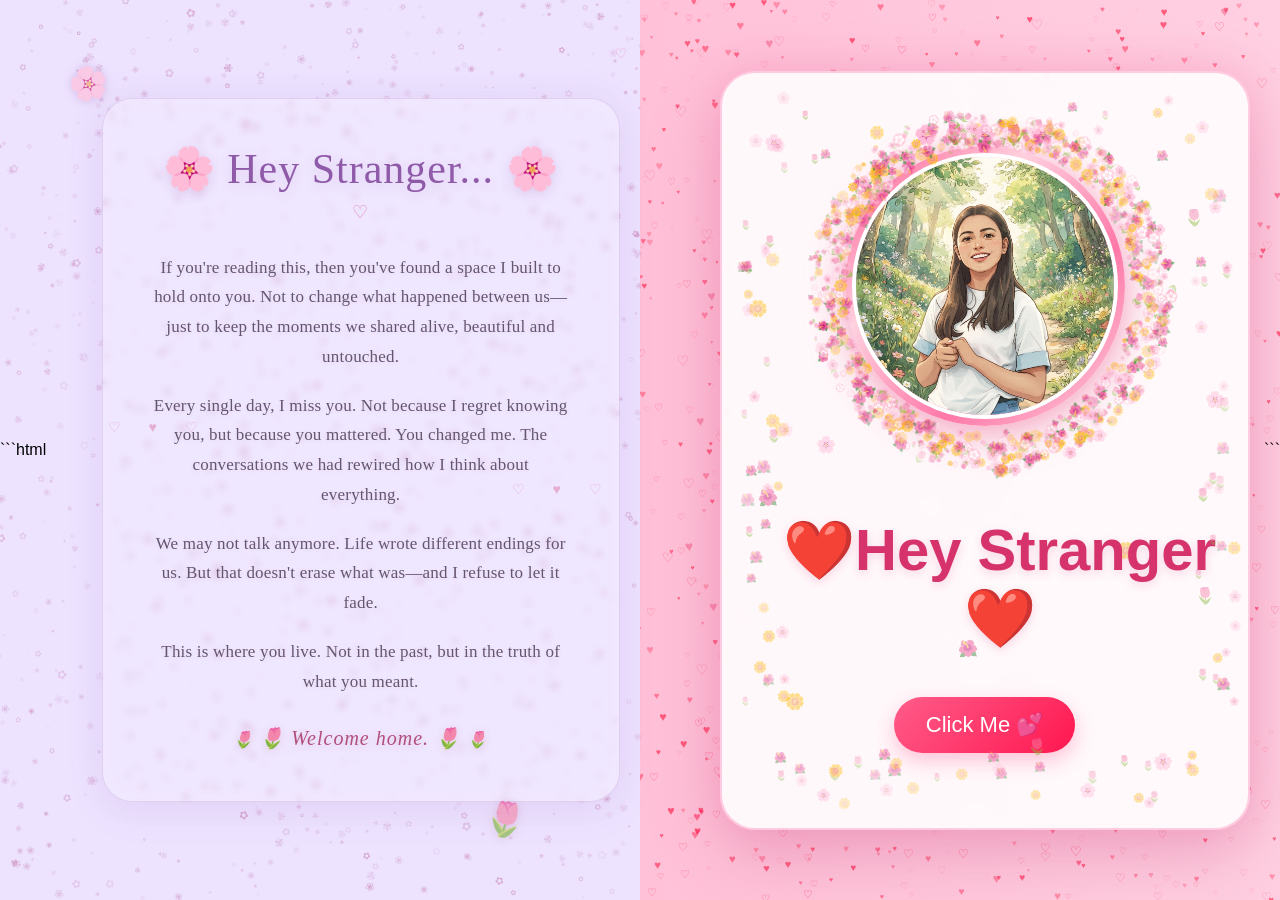
==== index.html @ 63facc26 "Initial website" ====
```html
<!DOCTYPE html>
<html lang="en">

<head>
    <meta charset="UTF-8">
    <meta name="viewport" content="width=device-width, initial-scale=1.0">

    <title>For Bhumi ❤️</title>

    <link rel="stylesheet" href="style.css">
</head>

<body>

    <!-- Floating Hearts -->
    <canvas id="heartCanvas"></canvas>

    <!-- 7000 Tiny Flowers -->
    <canvas id="flowerCanvas"></canvas>

    <div class="hearts"></div>


    <!-- Main Content -->
    <main class="container">

        <!-- Stranger Message -->
        <div class="shayari">

            <div class="stranger-message">

                <h2>🌸 Hey Stranger... 🌸</h2>

                <p>
                    If you're reading this, then you've found a space I built to hold onto you.
                    Not to change what happened between us—just to keep the moments we shared
                    alive, beautiful and untouched.
                </p>

                <p>
                    Every single day, I miss you. Not because I regret knowing you,
                    but because you mattered. You changed me. The conversations we had
                    rewired how I think about everything.
                </p>

                <p>
                    We may not talk anymore. Life wrote different endings for us.
                    But that doesn't erase what was—and I refuse to let it fade.
                </p>

                <p>
                    This is where you live. Not in the past, but in the truth of what you meant.
                </p>

                <p class="welcome">
                    🌷 Welcome home. 🌷
                </p>

            </div>

        </div>


        <div class="card">

            <!-- Flowers inside card -->
            <div class="card-flowers">

                <span>🌸</span>
                <span>🌷</span>
                <span>🌼</span>
                <span>🌸</span>
                <span>🌺</span>
                <span>🌷</span>
                <span>🌼</span>
                <span>🌸</span>
                <span>🌺</span>
                <span>🌷</span>
                <span>🌸</span>
                <span>🌼</span>
                <span>🌺</span>
                <span>🌸</span>
                <span>🌷</span>

            </div>


            <!-- Bhumi Photo -->
            <div class="photo-frame">

                <img src="Bhumi.jpeg" alt="Bhumi">

            </div>


            <!-- Heading -->
            <h1>
                ❤️Hey Stranger❤️
            </h1>


            <!-- Button -->
            <button onclick="openPassword()">
                Click Me 💕
            </button>


            <!-- Secret Message -->
            <p id="secretMessage"></p>

        </div>

    </main>


    <!-- JavaScript -->
    <script src="script.js"></script>


    <!-- Password Popup -->
    <div id="passwordPopup" style="
        display:none;
        position:fixed;
        inset:0;
        background:rgba(0,0,0,0.35);
        z-index:100;
        align-items:center;
        justify-content:center;
    ">

        <div style="
            background:white;
            padding:30px;
            border-radius:25px;
            text-align:center;
            width:320px;
            box-shadow:0 10px 40px rgba(0,0,0,0.2);
        ">

            <h2 style="margin-bottom:8px;">
                🌸 Stranger's Special Day 🌸
            </h2>

            <h3 style="
                margin:0;
                font-size:17px;
                color:#888;
            ">
                The date I could never forget ❤️
            </h3>


            <input
                id="nameInput"
                type="text"
                placeholder="What's your name?"
                style="
                    margin-top:25px;
                    padding:12px;
                    width:100%;
                    border:1px solid #ddd;
                    border-radius:20px;
                    outline:none;
                "
            >


            <input
                id="passwordInput"
                type="text"
                placeholder="Type your answer..."
                style="
                    margin-top:15px;
                    padding:12px;
                    width:100%;
                    border:1px solid #ddd;
                    border-radius:20px;
                    outline:none;
                "
            >


            <p style="
                margin-top:8px;
                font-size:13px;
                color:#999;
            ">
                (Hint: Stranger's Special Day 🌸)
            </p>


            <br><br>


            <button onclick="checkPassword()" style="
                padding:10px 25px;
                border:none;
                border-radius:20px;
                background:#e889aa;
                color:white;
                cursor:pointer;
            ">
                Continue ❤️
            </button>

        </div>

    </div>


    <script>

        function openPassword() {
            document.getElementById("passwordPopup").style.display = "flex";
        }


        function checkPassword() {

            const name =
                document.getElementById("nameInput").value.trim();

            const answer =
                document.getElementById("passwordInput").value.trim();


            if (name !== "" && answer.toLowerCase() === "16") {

                location.href = "page2.html";

            }

        }

    </script>

</body>

</html>
```
---- style.css ----
* {
    margin: 0;
    padding: 0;
    box-sizing: border-box;
}

body {
    min-height: 100vh;
    font-family: Arial, sans-serif;

    background:
        radial-gradient(circle at 10% 15%, rgba(255,255,255,0.55), transparent 18%),
        radial-gradient(circle at 90% 25%, rgba(255,130,180,0.25), transparent 20%),
        radial-gradient(circle at 20% 85%, rgba(255,255,255,0.45), transparent 20%),
        radial-gradient(circle at 85% 85%, rgba(255,120,175,0.3), transparent 20%),
        linear-gradient(135deg, #ffc1d8, #ffe8f1, #ffd0e2);

    display: flex;
    justify-content: center;
    align-items: center;

    overflow: hidden;
    position: relative;
}

/* ================================= */
/* FLOWERS ALL OVER THE SCREEN */
/* ================================= */


/* ================================= */
/* SMALL HEARTS ALL OVER BACKGROUND */
/* ================================= */

body::before {
    content:
        "♡   ♥      ♡    ♥   ♡       ♥"
        "    ♥   ♡       ♥     ♡"
        "♥      ♡   ♥       ♡    ♥"
        "   ♡       ♥    ♡       ♥"
        "♥    ♡       ♥      ♡"
        "     ♥   ♡       ♥    ♡"
        "♡       ♥     ♡       ♥"
        "   ♥       ♡    ♥       ♡"
        "♡    ♥       ♡       ♥"
        "      ♡    ♥      ♡";

    position: fixed;
    inset: 0;

    width: 100%;
    height: 100%;

    pointer-events: none;

    z-index: 1;

    color: #e8174f;

    opacity: 0.32;

    font-size: 14px;

    line-height: 62px;

    letter-spacing: 18px;

    word-spacing: 18px;

    text-align: center;

    white-space: pre-wrap;

    overflow: hidden;

    transform: rotate(-4deg);
}

/* ================================= */
/* EXTRA TINY HEARTS */
/* ================================= */

body::after {
    content:
        "♥  ♡  ♥  ♡  ♥  ♡  ♥  ♡  ♥"
        "♡  ♥  ♡  ♥  ♡  ♥  ♡  ♥"
        "♥  ♡  ♥  ♡  ♥  ♡  ♥  ♡";

    position: fixed;
    inset: 0;

    pointer-events: none;

    z-index: 1;

    color: #ff1744;

    opacity: 0.25;

    font-size: 8px;

    line-height: 40px;

    letter-spacing: 30px;

    word-spacing: 25px;

    text-align: center;

    white-space: pre-wrap;

    overflow: hidden;
}

/* ================================= */
/* FLOATING HEARTS */
/* ================================= */

.hearts {
    position: fixed;

    inset: 0;

    pointer-events: none;

    overflow: hidden;

    z-index: 15;
}

.heart {
    position: absolute;

    bottom: -60px;

    color: #ff1744;

    text-shadow:
        0 0 8px rgba(255, 50, 100, 0.55),
        0 0 15px rgba(255, 100, 150, 0.35);

    animation: floatUp 7s linear forwards;
}

@keyframes floatUp {

    0% {
        transform:
            translateY(0)
            translateX(0)
            scale(0.7)
            rotate(0deg);

        opacity: 0;
    }

    15% {
        opacity: 0.9;
    }

    50% {
        transform:
            translateY(-50vh)
            translateX(25px)
            scale(1)
            rotate(15deg);
    }

    100% {
        transform:
            translateY(-115vh)
            translateX(-30px)
            scale(1.3)
            rotate(-15deg);

        opacity: 0;
    }
}

/* ================================= */
/* MAIN CONTENT */
/* ================================= */

.container {
    width: 100%;
    min-height: 100vh;

    padding: 40px;

    position: relative;
    z-index: 10;

    display: grid;
    grid-template-columns: 1fr 1fr;
    align-items: center;
    gap: 0;
}

/* ================================= */
/* WHITE CARD */
/* ================================= */

.card {
    max-width: 620px;

    margin: 0 auto;

    padding: 38px 30px 50px;

    text-align: center;

    position: relative;

    background: rgba(255,255,255,0.88);

    border-radius: 35px;

    border: 2px solid rgba(255,150,190,0.45);

    box-shadow:
        0 25px 70px rgba(190,70,120,0.28),
        0 0 40px rgba(255,120,170,0.25);

    backdrop-filter: blur(12px);

    overflow: hidden;
}

/* ================================= */
/* FLOWERS INSIDE CARD */
/* ================================= */

/* ================================= */
/* PHOTO */
/* ================================= */
.card-flowers {
    position: absolute;
    inset: 0;
    pointer-events: none;
    z-index: 0;
    overflow: hidden;
}

.card-flowers span {
    position: absolute;
    font-size: 16px;
    opacity: 0.35;
}
.card-flowers span {
    position: absolute;
    font-size: 16px;
    opacity: 0.45;
}

/* Random positions */
.card-flowers span:nth-child(1)  { top: 8%;  left: 8%; }
.card-flowers span:nth-child(2)  { top: 18%; left: 88%; }
.card-flowers span:nth-child(3)  { top: 30%; left: 5%; }
.card-flowers span:nth-child(4)  { top: 42%; left: 92%; }
.card-flowers span:nth-child(5)  { top: 55%; left: 7%; }
.card-flowers span:nth-child(6)  { top: 68%; left: 90%; }
.card-flowers span:nth-child(7)  { top: 82%; left: 12%; }
.card-flowers span:nth-child(8)  { top: 90%; left: 82%; }
.card-flowers span:nth-child(9)  { top: 12%; left: 45%; }
.card-flowers span:nth-child(10) { top: 25%; left: 70%; }
.card-flowers span:nth-child(11) { top: 48%; left: 18%; }
.card-flowers span:nth-child(12) { top: 62%; left: 75%; }
.card-flowers span:nth-child(13) { top: 75%; left: 45%; }
.card-flowers span:nth-child(14) { top: 35%; left: 50%; }
.card-flowers span:nth-child(15) { top: 88%; left: 58%; }
.photo-frame {
    width: 280px;

    height: 280px;

    margin: 35px auto 25px;

    border-radius: 50%;

    padding: 7px;

    background:
        linear-gradient(
            135deg,
            #ff4f8b,
            #ffd1df,
            #ff78a8,
            #ffd1df
        );

    box-shadow:
        0 10px 40px rgba(220,70,120,0.35),
        0 0 30px rgba(255,120,170,0.3);

    animation: photoFloat 4s ease-in-out infinite;

    position: relative;
z-index: 5;
}

/* Flowers around photo */

.photo-frame::before {
    content: "🌸   🌷   🌸   🌷   🌸";

    position: absolute;

    top: -23px;

    left: 50%;

    transform: translateX(-50%);

    font-size: 19px;

    white-space: nowrap;
}

.photo-frame img {
    width: 100%;

    height: 100%;

    object-fit: cover;

    border-radius: 50%;

    display: block;

    border: 4px solid white;
}

@keyframes photoFloat {

    0%, 100% {
        transform:
            translateY(0)
            scale(1);
    }

    50% {
        transform:
            translateY(-8px)
            scale(1.02);
    }
}

/* ================================= */
/* TEXT */
/* ================================= */

.small-text {
    color: #b45b7d;

    font-size: 16px;

    margin-bottom: 5px;
}

h1 {
    color: #d6336c;

    font-size: 58px;

margin-top: 90px;

    margin-bottom: 15px;

transform: translateX(15px);

    text-shadow:
        0 3px 10px rgba(214,51,108,0.18);
}

.message {
    color: #555;

    font-size: 19px;

    line-height: 1.6;

    margin-bottom: 25px;
}

/* ================================= */
/* BUTTON */
/* ================================= */

button {
margin-top: 30px;
    border: none;

    padding: 15px 32px;

    border-radius: 50px;

    background:
        linear-gradient(
            135deg,
            #ff5c8a,
            #ff174f
        );

    color: white;

    font-size: 22px;

    cursor: pointer;

    box-shadow:
        0 8px 20px rgba(255,70,130,0.3);

    transition: 0.3s;
}

button:hover {
    transform: scale(1.08);

    box-shadow:
        0 12px 30px rgba(255,50,120,0.45);
}

/* ================================= */
/* SECRET MESSAGE */
/* ================================= */

#secretMessage {
    margin-top: 25px;

    color: #d6336c;

    font-size: 19px;

    font-weight: bold;

    animation: fadeIn 1s ease;
}

@keyframes fadeIn {

    from {
        opacity: 0;

        transform:
            translateY(10px);
    }

    to {
        opacity: 1;

        transform:
            translateY(0);
    }
}

/* ================================= */
/* MOBILE */
/* ================================= */

@media (max-width: 600px) {

    .container {
        padding: 15px;

        padding-top: 90px;
    }

    .card {
        padding: 30px 20px 40px;

        border-radius: 28px;
    }

    .photo-frame {
        width: 220px;

        height: 220px;
    }

    h1 {
        font-size: 38px;
    }

    .message {
        font-size: 17px;
    }

    body::before {
        font-size: 11px;

        line-height: 52px;

        letter-spacing: 12px;

        word-spacing: 10px;
    }

    body::after {
        font-size: 7px;

        line-height: 36px;

        letter-spacing: 20px;

        word-spacing: 12px;
    }

    .card::before,
    .card::after {
        font-size: 18px;
    }
}
/* ================================= */
/* 15,000 BACKGROUND HEARTS - CANVAS */
/* ================================= */

#heartCanvas {
    position: fixed;
    inset: 0;
    width: 100%;
    height: 100%;
    pointer-events: none;
    z-index: 1;
}
/* ================================= */
/* 💕 TWO SEPARATE BACKGROUNDS */
/* ================================= */

body {
    background: linear-gradient(
        90deg,
        #ffe1ec 0%,
        #ffd5e4 49.5%,
        #fff0f6 49.5%,
        #fff0f6 50.5%,
        #ffc1d8 50.5%,
        #ffd0e2 100%
    );
}

    
/* ================================= */
/* 🎀 CENTER PHOTO CARD IN RIGHT HALF */
/* ================================= */

.card {
    width: min(620px, 100%);
    margin: 0 auto;
}
/* ================================= */
/* 💗 EXACT RIGHT-SIDE CENTER */
/* ================================= */

.container {
    grid-template-columns: 50% 50%;
    padding-left: 20px;
    padding-right: 20px;
}

.card {
    grid-column: 2;
    justify-self: center;
    width: min(620px, 90%);
    margin: 0;
}
/* ================================= */
/* 💗 FINAL 50/50 LAYOUT */
/* ================================= */

.container {
    width: 100%;
    min-height: 100vh;

    padding: 40px 20px;

    display: grid;
    grid-template-columns: 1fr 1fr;

    align-items: center;

    position: relative;
    z-index: 10;
}

.shayari {
    grid-column: 1;

    width: 88%;
    padding: 30px;

    text-align: center;

    display: flex;
    justify-content: center;
    align-items: center;
}

.shayari p {
    max-width: 480px;

    color: #9c3f68;

    font-size: 24px;

    line-height: 1.8;

    font-style: italic;

    text-shadow:
        0 2px 8px rgba(156, 63, 104, 0.15);
}

.card {
    grid-column: 2;

    width: min(620px, 90%);

    margin: 0 auto;

    justify-self: center;
}
/* ================================= */
/* 💜 LEFT SHAYARI BACKGROUND */
/* ================================= */

body {
    background:
        linear-gradient(
            90deg,
            #ede3ff 0%,
            #ede3ff 49.5%,
            #fff0f6 49.5%,
            #fff0f6 50.5%,
            #ffc1d8 50.5%,
            #ffd0e2 100%
        );
}
/* LEFT SIDE - LAVENDER */
body {
    background:
        linear-gradient(
            90deg,
            #ede3ff 0%,
            #ede3ff 50%,
            #ffc1d8 50%,
            #ffd0e2 100%
        ) !important;
}
/* Hide little-heart canvas on left side */
#heartCanvas {
    clip-path: inset(0 0 0 50%);
}
/* ================================= */
/* 💜 LITTLE HEARTS ONLY ON RIGHT */
/* ================================= */

body::before,
body::after {
    position: fixed;

    inset: 0 0 0 50%;

    width: 50%;
    height: 100%;
}
/* 💗 Move photo card slightly to the right */

.card {
    transform: translateX(35px);
}
/* ================================= */
/* 🌻 SUNFLOWERS - RIGHT SIDE */
/* ================================= */

.sunflower-top,
.sunflower-bottom {
    position: fixed;
    right: 15px;

    width: 50%;
    display: flex;
    justify-content: space-around;

    pointer-events: none;
    z-index: 3;
}

.sunflower-top {
    top: 12px;
}

.sunflower-bottom {
    bottom: 12px;
}

.sunflower-top span,
.sunflower-bottom span {
    font-size: 24px;
    opacity: 0.85;
}
/* ================================= */
/* 🌸 STRANGER MESSAGE - AESTHETIC */
/* ================================= */

.shayari {
    padding: 35px 45px;
}

/* Main Heading */

.stranger-message {
    max-width: 500px;
}

.stranger-message h2 {
    margin-bottom: 30px;

    font-family: Georgia, "Times New Roman", serif;

    font-size: 42px;

    font-weight: 500;

    letter-spacing: 1px;

    color: #8f5aa8;

    text-shadow:
        0 3px 12px rgba(143, 90, 168, 0.18);

    position: relative;
}

/* Small decorative line */

.stranger-message h2::after {
    content: "♡";

    display: block;

    margin-top: 8px;

    font-size: 18px;

    color: #d96b9b;

    opacity: 0.8;
}


/* Main Text */

.stranger-message p {
    max-width: 500px;

    margin-bottom: 19px;

    color: #66566d;

    font-family: Georgia, "Times New Roman", serif;

    font-size: 17px;

    line-height: 1.75;

    font-style: normal;

    letter-spacing: 0.2px;

    text-align: center;

    text-shadow:
        0 1px 5px rgba(100, 70, 100, 0.08);
}


/* Welcome Home */

.stranger-message .welcome {
    margin-top: 25px;

    margin-bottom: 0;

    font-size: 20px;

    font-style: italic;

    color: #b04f7c;

    letter-spacing: 1px;

    text-shadow:
        0 2px 8px rgba(176, 79, 124, 0.18);
}
/* ================================= */
/* 💜 LEFT SIDE AESTHETIC DECORATION */
/* ================================= */

.shayari {
    position: relative;
    padding: 45px 55px;

    border: 1px solid rgba(143, 90, 168, 0.16);
    border-radius: 30px;

    background: rgba(255, 255, 255, 0.12);

    box-shadow:
        0 10px 40px rgba(143, 90, 168, 0.08),
        inset 0 0 30px rgba(255, 255, 255, 0.18);

    backdrop-filter: blur(3px);
}

/* ✨ Soft glowing dots */

.shayari::before {
    content: "✦  ·  ✧  ·  ✦";

    position: absolute;
    top: 15px;
    left: 50%;

    transform: translateX(-50%);

    font-size: 15px;

    letter-spacing: 7px;

    color: #b78ac7;

    opacity: 0.65;

    text-shadow:
        0 0 10px rgba(183, 138, 199, 0.7);
}

/* ✨ Bottom decoration */

.shayari::after {
    content: "✧  ·  ♡  ·  ✧";

    position: absolute;
    bottom: 14px;
    left: 50%;

    transform: translateX(-50%);

    font-size: 14px;

    letter-spacing: 6px;

    color: #c27da0;

    opacity: 0.6;

    text-shadow:
        0 0 10px rgba(194, 125, 160, 0.5);
}

/*  Welcome Home */

.stranger-message .welcome::before {
    content: "🌷 ";

    font-size: 16px;
}

.stranger-message .welcome::after {
    content: " 🌷";

    font-size: 16px;
}
/* ================================= */
/* 💜 FINAL LEFT SIDE BALANCE */
/* ================================= */

.shayari {
    grid-column: 1;

    width: 88%;
    margin-left: 6%;

    padding: 45px 50px;

    text-align: center;

    display: flex;
    flex-direction: column;
    justify-content: center;
    align-items: center;

    position: relative;

    border: 1px solid rgba(143, 90, 168, 0.16);

    border-radius: 30px;

    background: rgba(255, 255, 255, 0.12);

    box-shadow:
        0 10px 40px rgba(143, 90, 168, 0.08),
        inset 0 0 30px rgba(255, 255, 255, 0.18);

    backdrop-filter: blur(3px);
}


/* ================================= */
/* 🌸 HEY STRANGER */
/* ================================= */

.stranger-message {
    width: 100%;
    max-width: 500px;
}

.stranger-message h2 {
    margin-bottom: 30px;

    font-family: Georgia, "Times New Roman", serif;

    font-size: 42px;

    font-weight: 500;

    letter-spacing: 1px;

    color: #8f5aa8;

    text-shadow:
        0 3px 12px rgba(143, 90, 168, 0.18);
}

.stranger-message h2::after {
    content: "♡";

    display: block;

    margin-top: 8px;

    font-size: 18px;

    color: #d96b9b;

    opacity: 0.8;
}


/* ================================= */
/* 📖 MAIN TEXT */
/* ================================= */

.stranger-message p {
    max-width: 500px;

    margin: 0 auto 19px;

    color: #66566d;

    font-family: Georgia, "Times New Roman", serif;

    font-size: 17px;

    line-height: 1.75;

    font-style: normal;

    letter-spacing: 0.2px;

    text-align: center;

    text-shadow:
        0 1px 5px rgba(100, 70, 100, 0.08);
}


/* ================================= */
/* 🌷 WELCOME HOME */
/* ================================= */

.stranger-message .welcome {
    margin-top: 25px;

    margin-bottom: 0;

    font-size: 20px;

    font-style: italic;

    color: #b04f7c;

    letter-spacing: 1px;
}

.stranger-message .welcome::before {
    content: "🌷 ";

    font-size: 16px;
}

.stranger-message .welcome::after {
    content: " 🌷";

    font-size: 16px;
}


/* ================================= */
/* ✨ LEFT DECORATION */
/* ================================= */

.shayari::before {
    content: "✦  ·  ✧  ·  ✦";

    position: absolute;

    top: 15px;
    left: 50%;

    transform: translateX(-50%);

    font-size: 15px;

    letter-spacing: 7px;

    color: #b78ac7;

    opacity: 0.65;

    text-shadow:
        0 0 10px rgba(183, 138, 199, 0.7);
}

.shayari::after {
    content: "✧  ·  ♡  ·  ✧";

    position: absolute;

    bottom: 14px;
    left: 50%;

    transform: translateX(-50%);

    font-size: 14px;

    letter-spacing: 6px;

    color: #c27da0;

    opacity: 0.6;
}


/* ================================= */
/* 💗 RIGHT CARD BALANCE */
/* ================================= */

.card {
    grid-column: 2;

    width: min(620px, 90%);

    margin: 0 auto;

    justify-self: center;

    transform: translateX(35px);
}


/* ================================= */
/* 📱 MOBILE */
/* ================================= */

@media (max-width: 600px) {

    .shayari {
        width: 96%;
        margin-left: 2%;

        padding: 40px 25px;
    }

    .stranger-message h2 {
        font-size: 34px;
    }

    .stranger-message p {
        font-size: 15px;
        line-height: 1.65;
    }

    .stranger-message .welcome {
        font-size: 18px;
    }

    .card {
        transform: translateX(0);
    }
}
/* ================================= */
/* 🌸 LEFT SIDE ROMANTIC DECORATION */
/* ================================= */

.shayari {
    overflow: hidden;
}

/* 🌸 Decorative flowers */

.shayari::before {
    content: "🌸   ✦   🌷   ✧   🌸";

    position: absolute;
    top: 15px;
    left: 50%;

    transform: translateX(-50%);

    font-size: 16px;
    letter-spacing: 5px;

    opacity: 0.65;

    pointer-events: none;
}

/* ✨ Bottom decoration */

.shayari::after {
    content: "🌷   ♡   ✦   ♡   🌷";

    position: absolute;
    bottom: 15px;
    left: 50%;

    transform: translateX(-50%);

    font-size: 15px;
    letter-spacing: 5px;

    opacity: 0.6;

    pointer-events: none;
}

/* 💕 Small hearts around left message */

.stranger-message {
    position: relative;
}

.stranger-message::before {
    content: "♡     ♥     ♡";

    position: absolute;

    top: 45%;
    left: -45px;

    font-size: 14px;

    color: #d96b9b;

    opacity: 0.45;

    letter-spacing: 12px;

    pointer-events: none;
}

.stranger-message::after {
    content: "♡     ♥     ♡";

    position: absolute;

    top: 55%;
    right: -45px;

    font-size: 14px;

    color: #d96b9b;

    opacity: 0.45;

    letter-spacing: 12px;

    pointer-events: none;
}

/* ✨ Soft glow */

.shayari {
    box-shadow:
        0 10px 40px rgba(143, 90, 168, 0.08),
        0 0 35px rgba(190, 130, 210, 0.10),
        inset 0 0 30px rgba(255, 255, 255, 0.18);
}
/* ================================= */
/* 🌸 DECORATION OUTSIDE LEFT BORDER */
/* ================================= */

.shayari {
    overflow: visible;
}

/* 🌸 Top-left flower */

.shayari::before {
    content: "🌸";
    position: absolute;

    top: -35px;
    left: -35px;

    font-size: 32px;
    opacity: 0.65;

    transform: rotate(-15deg);

    pointer-events: none;
}

/* 🌷 Bottom-right flower */

.shayari::after {
    content: "🌷";
    position: absolute;

    bottom: -38px;
    right: -35px;

    font-size: 34px;
    opacity: 0.65;

    transform: rotate(15deg);

    pointer-events: none;
}
/* ================================= */
/* 🌸 7000 TINY FLOWERS - LEFT SIDE */
/* ================================= */

#flowerCanvas {
    position: fixed;
    inset: 0;

    width: 100%;
    height: 100%;

    pointer-events: none;

    z-index: 2;
}
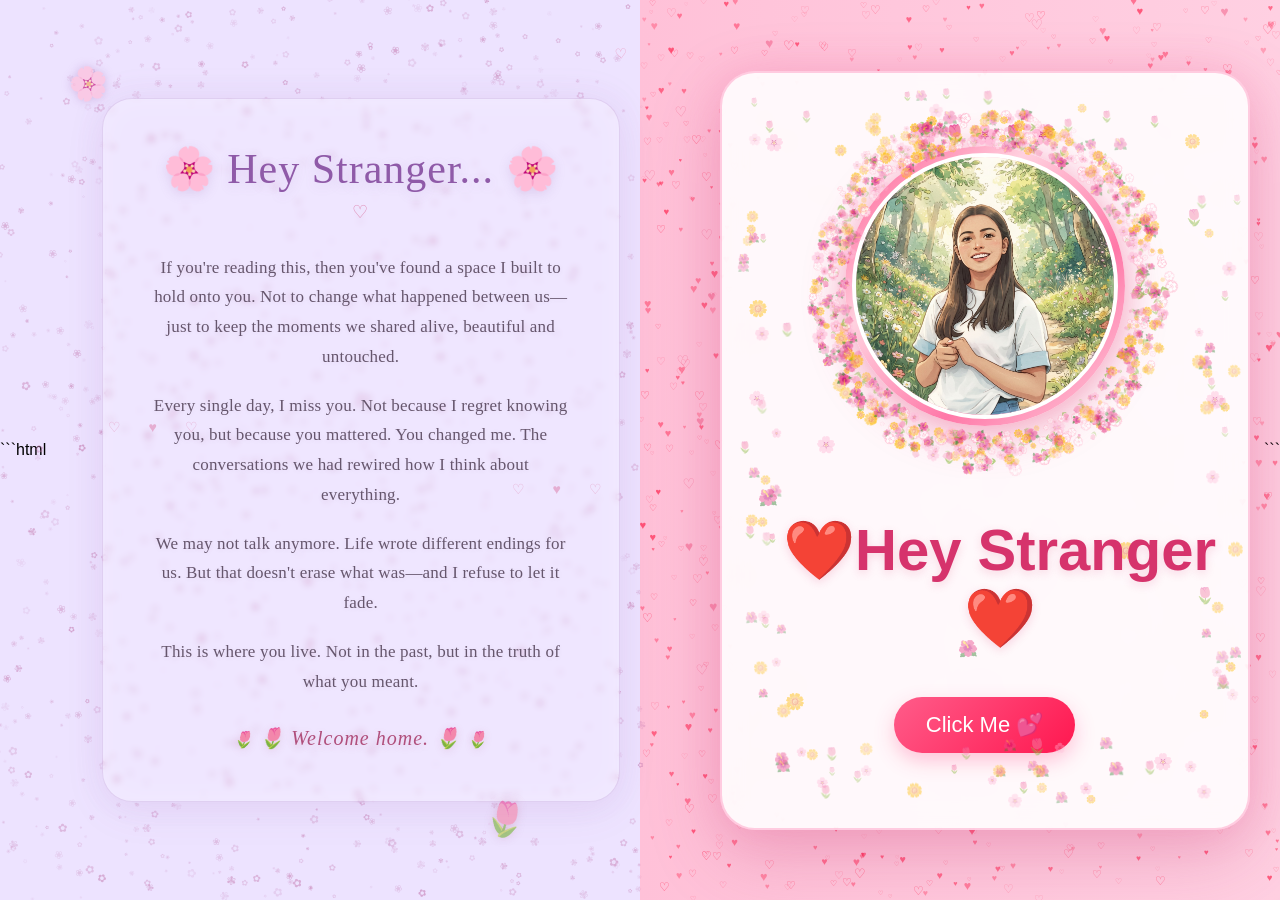
==== commit 58764471: "Rename photo to Stranger" ====
--- a/index.html
+++ b/index.html
@@ -89,7 +89,7 @@
             <!-- Bhumi Photo -->
             <div class="photo-frame">
 
-                <img src="Bhumi.jpeg" alt="Bhumi">
+                <img src="Stranger.jpeg" alt="Bhumi">
 
             </div>
 
@@ -239,3 +239,4 @@
 
 </html>
 ```
+
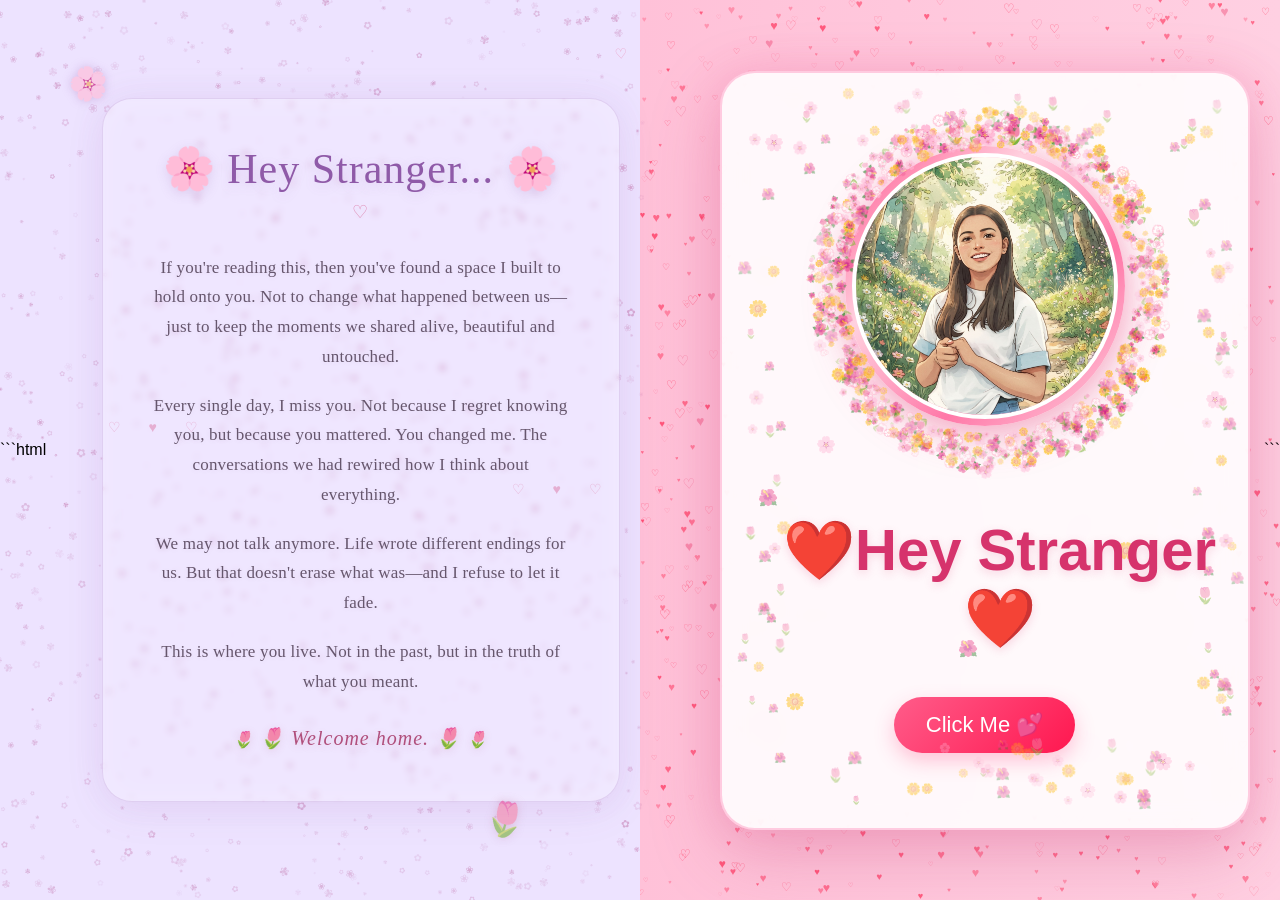
==== commit 3a6846e1: "Update website" ====
--- a/index.html
+++ b/index.html
@@ -6,7 +6,7 @@
     <meta charset="UTF-8">
     <meta name="viewport" content="width=device-width, initial-scale=1.0">
 
-    <title>For Bhumi ❤️</title>
+    <title>For Stranger ❤️</title>
 
     <link rel="stylesheet" href="style.css">
 </head>
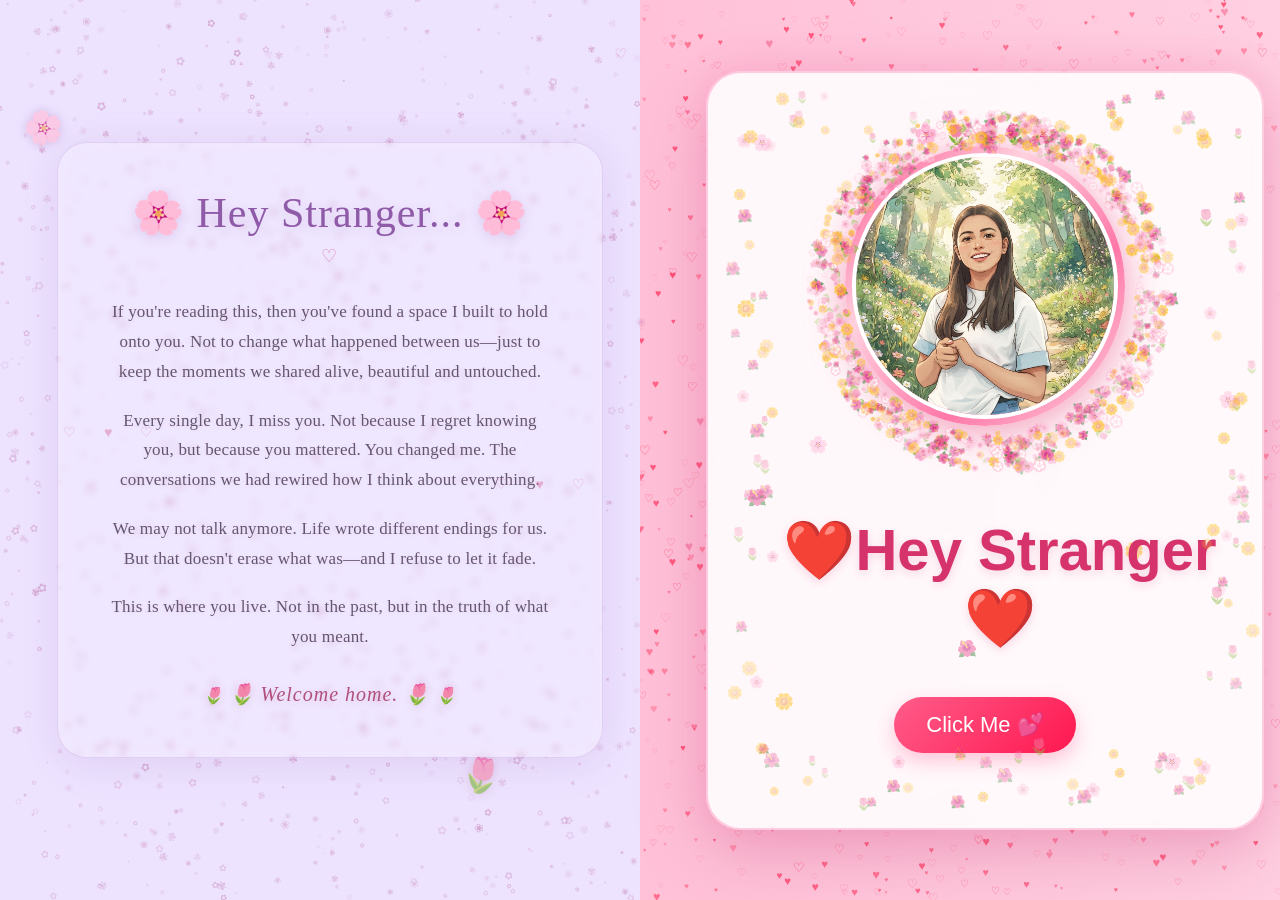
==== commit 31cf1c30: "Update website" ====
--- a/index.html
+++ b/index.html
@@ -1,4 +1,4 @@
-```html
+
 <!DOCTYPE html>
 <html lang="en">
 
@@ -6,7 +6,7 @@
     <meta charset="UTF-8">
     <meta name="viewport" content="width=device-width, initial-scale=1.0">
 
-    <title>For Stranger ❤️</title>
+    <title> For Stranger ❤️</title>
 
     <link rel="stylesheet" href="style.css">
 </head>
@@ -238,5 +238,5 @@
 </body>
 
 </html>
-```
-
+
+
